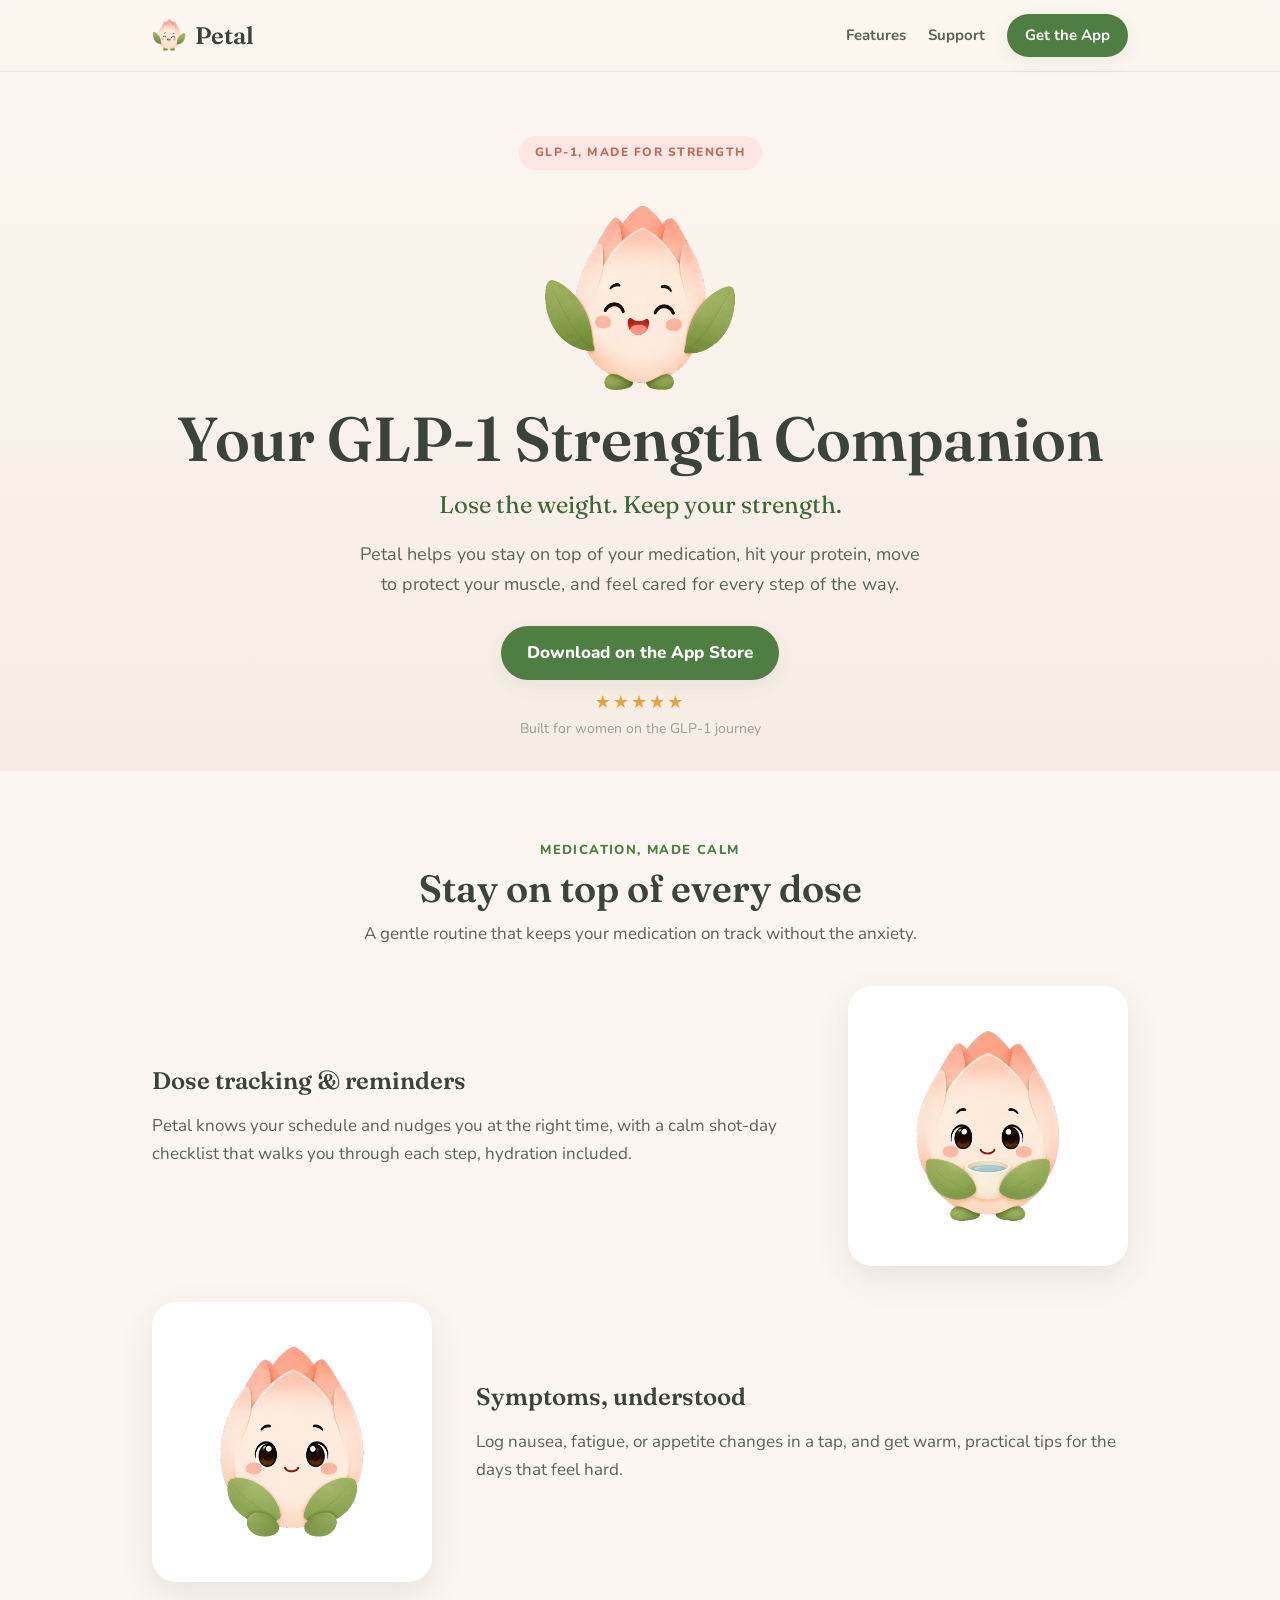
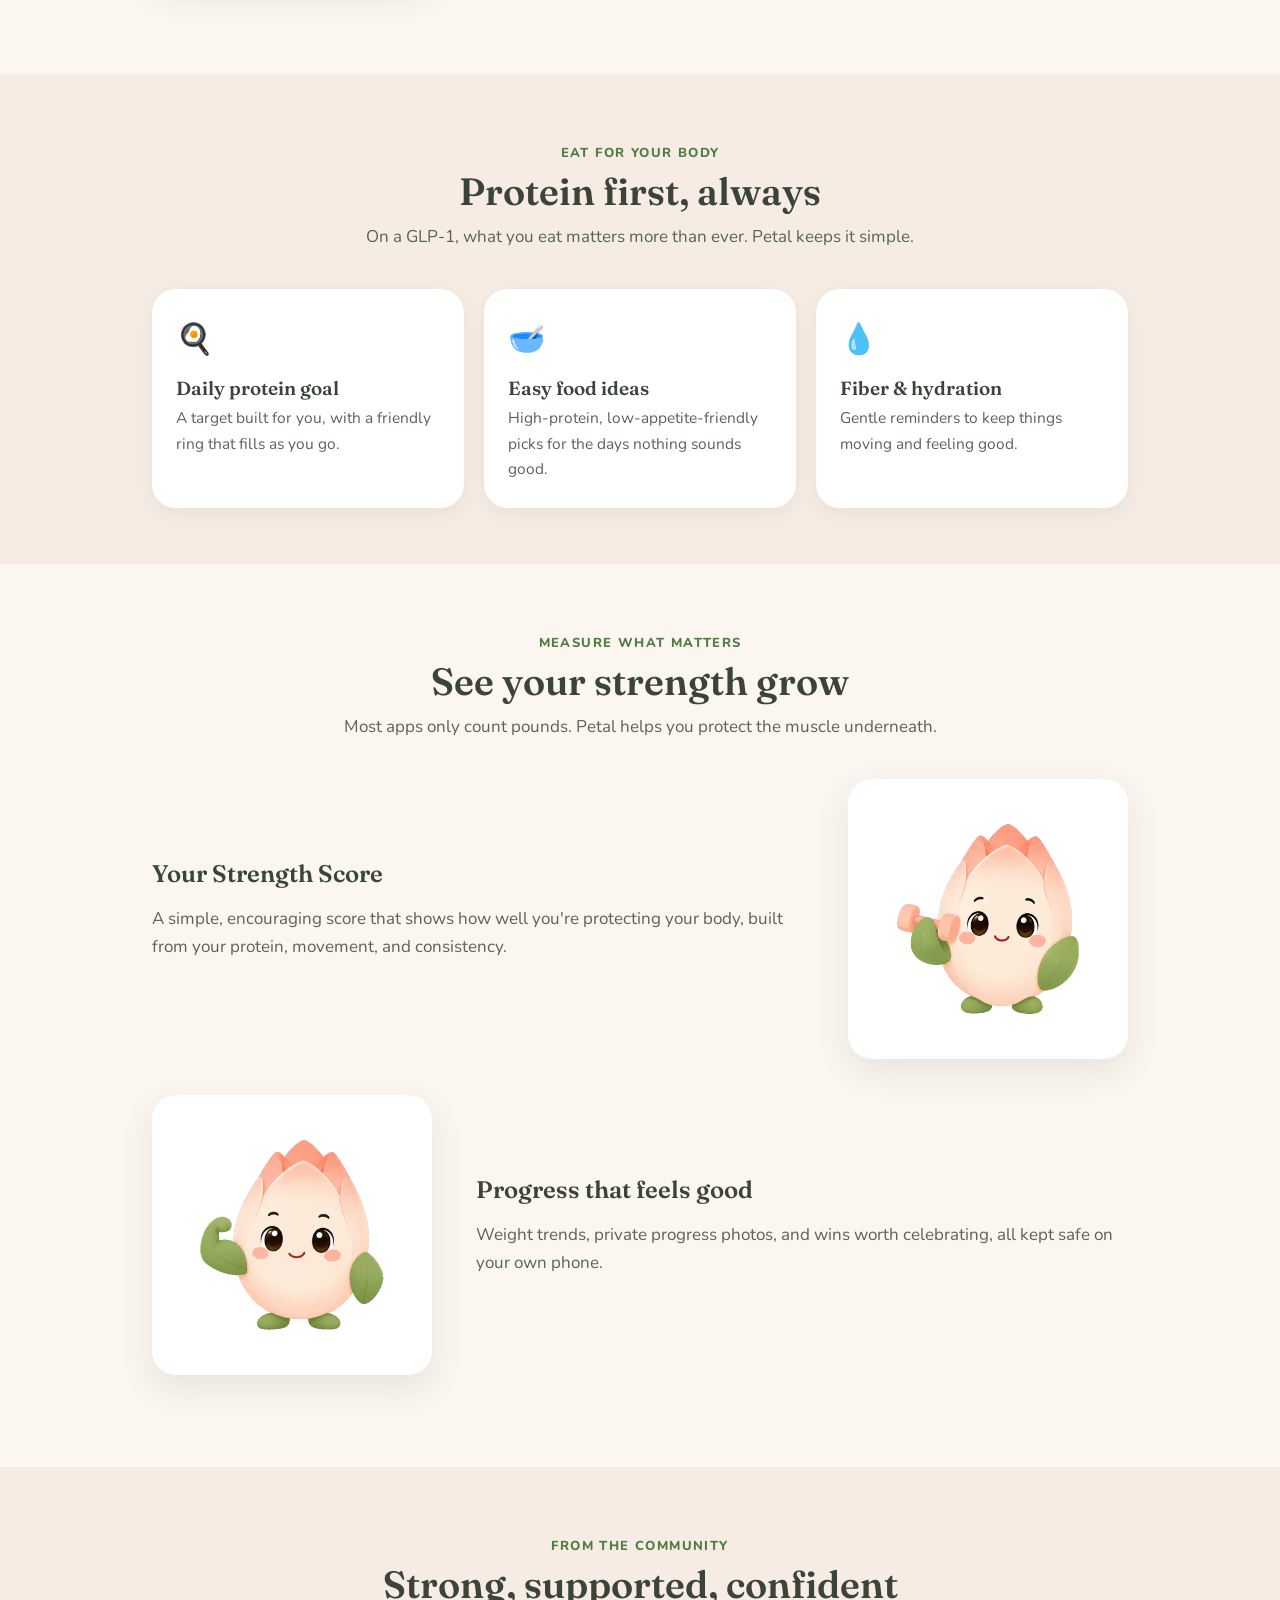
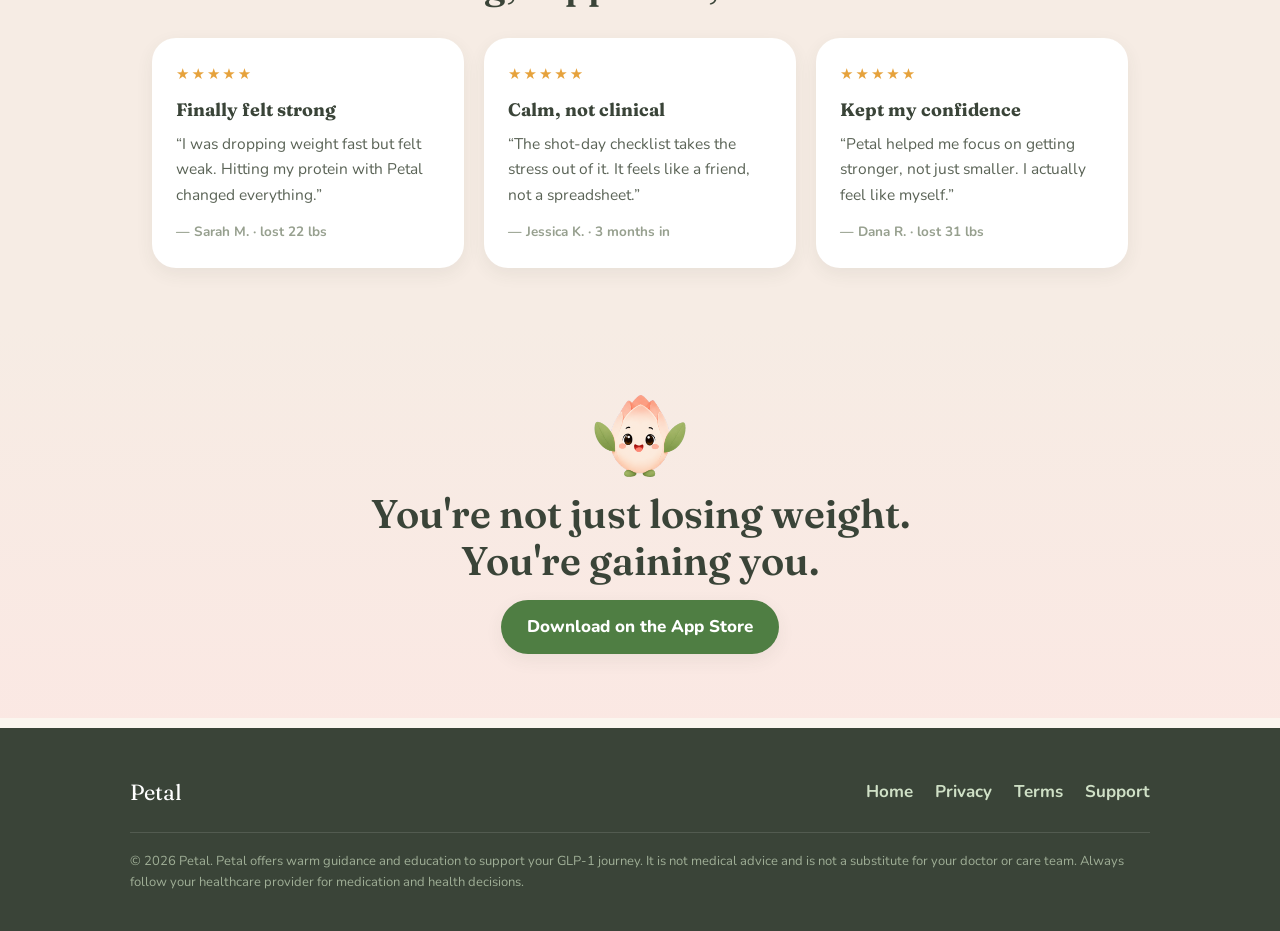
==== index.html @ 776352ce "Petal website (privacy, terms, support)" ====
<!DOCTYPE html>
<html lang="en">
<head>
  <meta charset="UTF-8" />
  <meta name="viewport" content="width=device-width, initial-scale=1.0" />
  <title>Petal — GLP-1, made for strength</title>
  <meta name="description" content="Petal is a warm GLP-1 companion that helps you protect your muscle, hit your protein, and lose weight without losing your strength or confidence." />
  <link rel="icon" type="image/png" href="assets/app-icon.png" />
  <link rel="preconnect" href="https://fonts.googleapis.com">
  <link rel="preconnect" href="https://fonts.gstatic.com" crossorigin>
  <link href="https://fonts.googleapis.com/css2?family=Fraunces:opsz,wght@9..144,500;9..144,600&family=Nunito:wght@400;700;800&display=swap" rel="stylesheet">
  <link rel="stylesheet" href="style.css" />
</head>
<body>
  <nav class="nav">
    <div class="nav-inner">
      <a class="brand" href="index.html"><img src="assets/bloom-happy.png" alt="" />Petal</a>
      <div class="links">
        <a class="hide-sm" href="#features">Features</a>
        <a class="hide-sm" href="support.html">Support</a>
        <a class="btn small" href="#download">Get the App</a>
      </div>
    </div>
  </nav>

  <!-- HERO -->
  <header class="hero">
    <span class="badge">GLP-1, Made for Strength</span>
    <img class="mascot" src="assets/bloom-happy.png" alt="Bloom, the Petal mascot" />
    <h1>Your GLP-1 Strength Companion</h1>
    <p class="sub">Lose the weight. Keep your strength.</p>
    <p class="lede">Petal helps you stay on top of your medication, hit your protein,
    move to protect your muscle, and feel cared for every step of the way.</p>
    <a class="btn" id="download" href="#">Download on the App Store</a>
    <div class="proof"><span class="stars">★★★★★</span><br />Built for women on the GLP-1 journey</div>
  </header>

  <!-- FEATURES -->
  <section class="section" id="features">
    <div class="wrap">
      <p class="kicker">Medication, made calm</p>
      <h2>Stay on top of every dose</h2>
      <p class="intro">A gentle routine that keeps your medication on track without the anxiety.</p>

      <div class="feature-row">
        <div class="art"><img src="assets/bloom-cup.png" alt="" /></div>
        <div class="text">
          <h3>Dose tracking &amp; reminders</h3>
          <p>Petal knows your schedule and nudges you at the right time, with a calm
          shot-day checklist that walks you through each step, hydration included.</p>
        </div>
      </div>

      <div class="feature-row">
        <div class="art"><img src="assets/bloom-sitting.png" alt="" /></div>
        <div class="text">
          <h3>Symptoms, understood</h3>
          <p>Log nausea, fatigue, or appetite changes in a tap, and get warm, practical
          tips for the days that feel hard.</p>
        </div>
      </div>
    </div>
  </section>

  <section class="section alt">
    <div class="wrap">
      <p class="kicker">Eat for your body</p>
      <h2>Protein first, always</h2>
      <p class="intro">On a GLP-1, what you eat matters more than ever. Petal keeps it simple.</p>
      <div class="grid3">
        <div class="tile"><div class="emoji">🍳</div><h3>Daily protein goal</h3><p>A target built for you, with a friendly ring that fills as you go.</p></div>
        <div class="tile"><div class="emoji">🥣</div><h3>Easy food ideas</h3><p>High-protein, low-appetite-friendly picks for the days nothing sounds good.</p></div>
        <div class="tile"><div class="emoji">💧</div><h3>Fiber &amp; hydration</h3><p>Gentle reminders to keep things moving and feeling good.</p></div>
      </div>
    </div>
  </section>

  <section class="section">
    <div class="wrap">
      <p class="kicker">Measure what matters</p>
      <h2>See your strength grow</h2>
      <p class="intro">Most apps only count pounds. Petal helps you protect the muscle underneath.</p>

      <div class="feature-row">
        <div class="art"><img src="assets/bloom-dumbbell.png" alt="" /></div>
        <div class="text">
          <h3>Your Strength Score</h3>
          <p>A simple, encouraging score that shows how well you're protecting your body,
          built from your protein, movement, and consistency.</p>
        </div>
      </div>

      <div class="feature-row">
        <div class="art"><img src="assets/bloom-strong.png" alt="" /></div>
        <div class="text">
          <h3>Progress that feels good</h3>
          <p>Weight trends, private progress photos, and wins worth celebrating, all kept
          safe on your own phone.</p>
        </div>
      </div>
    </div>
  </section>

  <!-- TESTIMONIALS (sample copy — replace with real reviews once you have them) -->
  <section class="section alt">
    <div class="wrap">
      <p class="kicker">From the community</p>
      <h2>Strong, supported, confident</h2>
      <div class="reviews">
        <div class="review">
          <div class="stars">★★★★★</div>
          <h4>Finally felt strong</h4>
          <p>“I was dropping weight fast but felt weak. Hitting my protein with Petal
          changed everything.”</p>
          <div class="who">— Sarah M. · lost 22 lbs</div>
        </div>
        <div class="review">
          <div class="stars">★★★★★</div>
          <h4>Calm, not clinical</h4>
          <p>“The shot-day checklist takes the stress out of it. It feels like a friend,
          not a spreadsheet.”</p>
          <div class="who">— Jessica K. · 3 months in</div>
        </div>
        <div class="review">
          <div class="stars">★★★★★</div>
          <h4>Kept my confidence</h4>
          <p>“Petal helped me focus on getting stronger, not just smaller. I actually
          feel like myself.”</p>
          <div class="who">— Dana R. · lost 31 lbs</div>
        </div>
      </div>
    </div>
  </section>

  <!-- FINAL CTA -->
  <section class="cta-band">
    <img class="mascot-sm" src="assets/bloom-cheer.png" alt="" />
    <h2>You're not just losing weight.<br />You're gaining you.</h2>
    <a class="btn" href="#">Download on the App Store</a>
  </section>

  <footer>
    <div class="f-inner">
      <div class="f-brand">Petal</div>
      <div class="f-links">
        <a href="index.html">Home</a>
        <a href="privacy.html">Privacy</a>
        <a href="terms.html">Terms</a>
        <a href="support.html">Support</a>
      </div>
      <div class="f-note">
        &copy; 2026 Petal. Petal offers warm guidance and education to support your GLP-1
        journey. It is not medical advice and is not a substitute for your doctor or care
        team. Always follow your healthcare provider for medication and health decisions.
      </div>
    </div>
  </footer>
</body>
</html>
---- style.css ----
/* Petal website — warm wellness skin, modern product-landing layout. */
:root {
  --bg: #FBF6EF;
  --bg2: #F6ECE4;
  --card: #FFFFFF;
  --moss: #3A4438;
  --body: #5A6356;
  --muted: #97A08F;
  --sage: #4F7E43;
  --sage-deep: #3F6736;
  --blush: #FCE7E3;
  --blush-text: #C06B57;
  --peach: #EBA98F;
  --line: #ECE3D8;
  --radius: 24px;
  --shadow: 0 12px 34px rgba(58, 68, 56, 0.10);
  --shadow-sm: 0 6px 18px rgba(58, 68, 56, 0.07);
}

* { box-sizing: border-box; }
html { scroll-behavior: smooth; }

body {
  margin: 0;
  background: var(--bg);
  color: var(--body);
  font-family: "Nunito", -apple-system, "Segoe UI", system-ui, sans-serif;
  line-height: 1.65;
  font-size: 17px;
  -webkit-font-smoothing: antialiased;
}

h1, h2, h3, .wordmark, .tagline {
  font-family: "Fraunces", Georgia, "Times New Roman", serif;
  color: var(--moss);
  line-height: 1.18;
  font-weight: 600;
}

a { color: var(--sage); font-weight: 700; text-decoration: none; }
a:hover { text-decoration: underline; }

.wrap { max-width: 1020px; margin: 0 auto; padding: 0 22px; }
.narrow { max-width: 760px; }

/* ---------- top nav ---------- */
.nav {
  position: sticky; top: 0; z-index: 100;
  background: rgba(251, 246, 239, 0.85);
  backdrop-filter: saturate(180%) blur(12px);
  border-bottom: 1px solid var(--line);
}
.nav-inner {
  max-width: 1020px; margin: 0 auto; padding: 14px 22px;
  display: flex; align-items: center; justify-content: space-between;
}
.nav .brand { display: flex; align-items: center; gap: 9px; font-family: "Fraunces", serif; font-size: 24px; color: var(--moss); font-weight: 600; }
.nav .brand img { width: 34px; height: 34px; }
.nav .links { display: flex; align-items: center; gap: 22px; }
.nav .links a { color: var(--body); font-size: 15px; font-weight: 700; }
.nav .links a:hover { color: var(--sage); text-decoration: none; }
@media (max-width: 620px) { .nav .links a.hide-sm { display: none; } }

/* ---------- buttons ---------- */
.btn {
  display: inline-block; background: var(--sage); color: #fff !important;
  font-weight: 800; padding: 13px 26px; border-radius: 999px;
  box-shadow: var(--shadow-sm); transition: transform .15s ease, opacity .15s ease;
}
.btn:hover { text-decoration: none; opacity: .94; transform: translateY(-1px); }
.btn.small { padding: 9px 18px; font-size: 14px; }
.btn.ghost { background: #fff; color: var(--moss) !important; border: 1px solid var(--line); }

/* ---------- hero ---------- */
.hero { text-align: center; padding: 64px 22px 30px; background: linear-gradient(180deg, var(--bg) 0%, var(--bg2) 100%); }
.badge {
  display: inline-block; background: var(--blush); color: var(--blush-text);
  font-weight: 800; letter-spacing: 1.5px; font-size: 12px; text-transform: uppercase;
  padding: 7px 16px; border-radius: 999px; margin-bottom: 20px;
}
.hero h1 { font-size: clamp(38px, 6vw, 62px); margin: 0 0 10px; }
.hero .sub { font-family: "Fraunces", serif; font-size: clamp(19px, 2.6vw, 24px); color: var(--sage-deep); margin: 0 0 16px; }
.hero p.lede { max-width: 560px; margin: 0 auto 26px; font-size: 18px; }
.mascot { width: 200px; height: 200px; object-fit: contain; margin: 8px auto 4px; display: block; animation: float 4.8s ease-in-out infinite; }
.stars { color: #E6A23C; letter-spacing: 2px; font-size: 18px; }
.proof { color: var(--muted); font-size: 14px; margin-top: 8px; }

@keyframes float { 0%,100% { transform: translateY(0); } 50% { transform: translateY(-10px); } }
@media (prefers-reduced-motion: reduce) { .mascot { animation: none; } }

/* ---------- feature sections ---------- */
.section { padding: 56px 0; }
.section.alt { background: var(--bg2); }
.section h2 { font-size: clamp(28px, 4vw, 38px); text-align: center; margin: 0 0 8px; }
.section .kicker { text-align: center; color: var(--sage); font-weight: 800; letter-spacing: 1.4px; text-transform: uppercase; font-size: 13px; margin-bottom: 6px; }
.section .intro { text-align: center; max-width: 620px; margin: 0 auto 38px; }

.feature-row { display: flex; align-items: center; gap: 44px; margin: 36px 0; }
.feature-row:nth-child(even) { flex-direction: row-reverse; }
.feature-row .art {
  flex: 0 0 280px; height: 280px; border-radius: var(--radius);
  background: var(--card); box-shadow: var(--shadow);
  display: flex; align-items: center; justify-content: center;
}
.feature-row .art img { width: 200px; height: 200px; object-fit: contain; }
.feature-row .text { flex: 1; }
.feature-row .text h3 { font-size: 24px; margin: 0 0 10px; }
@media (max-width: 760px) {
  .feature-row, .feature-row:nth-child(even) { flex-direction: column; text-align: center; gap: 20px; }
  .feature-row .art { flex-basis: auto; width: 220px; height: 220px; margin: 0 auto; }
}

/* ---------- 3-up cards ---------- */
.grid3 { display: grid; grid-template-columns: repeat(3, 1fr); gap: 20px; margin-top: 30px; }
@media (max-width: 760px) { .grid3 { grid-template-columns: 1fr; } }
.tile { background: var(--card); border-radius: var(--radius); box-shadow: var(--shadow-sm); padding: 26px 24px; }
.tile .emoji { font-size: 30px; }
.tile h3 { font-size: 19px; margin: 12px 0 6px; }
.tile p { margin: 0; font-size: 15.5px; }

/* ---------- testimonials ---------- */
.reviews { display: grid; grid-template-columns: repeat(3, 1fr); gap: 20px; margin-top: 30px; }
@media (max-width: 760px) { .reviews { grid-template-columns: 1fr; } }
.review { background: var(--card); border-radius: var(--radius); box-shadow: var(--shadow-sm); padding: 24px; }
.review .stars { font-size: 15px; }
.review h4 { font-family: "Fraunces", serif; color: var(--moss); margin: 8px 0 6px; font-size: 18px; }
.review p { margin: 0 0 14px; font-size: 15.5px; }
.review .who { color: var(--muted); font-size: 13.5px; font-weight: 700; }

/* ---------- final CTA ---------- */
.cta-band { text-align: center; padding: 64px 22px; background: linear-gradient(180deg, var(--bg2) 0%, var(--blush) 130%); }
.cta-band h2 { font-size: clamp(28px, 4vw, 40px); margin: 0 0 16px; }

/* ---------- legal / doc pages ---------- */
.doc { padding: 48px 0 30px; }
.doc h1 { font-size: 38px; margin: 6px 0 4px; }
.doc h2 { font-size: 22px; margin: 32px 0 8px; }
.doc .meta { color: var(--muted); font-size: 14px; }
.doc ul { padding-left: 22px; }
.doc li { margin: 7px 0; }
.disclaimer { background: var(--blush); border-radius: var(--radius); padding: 18px 22px; color: var(--blush-text); font-size: 15px; }
.card { background: var(--card); border-radius: var(--radius); box-shadow: var(--shadow-sm); padding: 24px 26px; margin: 16px 0; }
.lead { font-size: 19px; color: var(--moss); }
.mascot-sm { width: 96px; height: 96px; object-fit: contain; display: block; margin: 0 auto 6px; }

/* ---------- footer ---------- */
footer { background: var(--moss); color: #D9E0D2; padding: 46px 22px 38px; margin-top: 10px; }
footer .f-inner { max-width: 1020px; margin: 0 auto; display: flex; flex-wrap: wrap; justify-content: space-between; gap: 22px; align-items: center; }
footer .f-brand { font-family: "Fraunces", serif; font-size: 22px; color: #fff; }
footer a { color: #CFE0C6; font-weight: 700; }
footer a:hover { color: #fff; }
footer .f-links { display: flex; gap: 22px; flex-wrap: wrap; }
footer .f-note { width: 100%; color: #9FAE96; font-size: 13px; line-height: 1.6; border-top: 1px solid rgba(255,255,255,.12); padding-top: 18px; }
.center { text-align: center; }
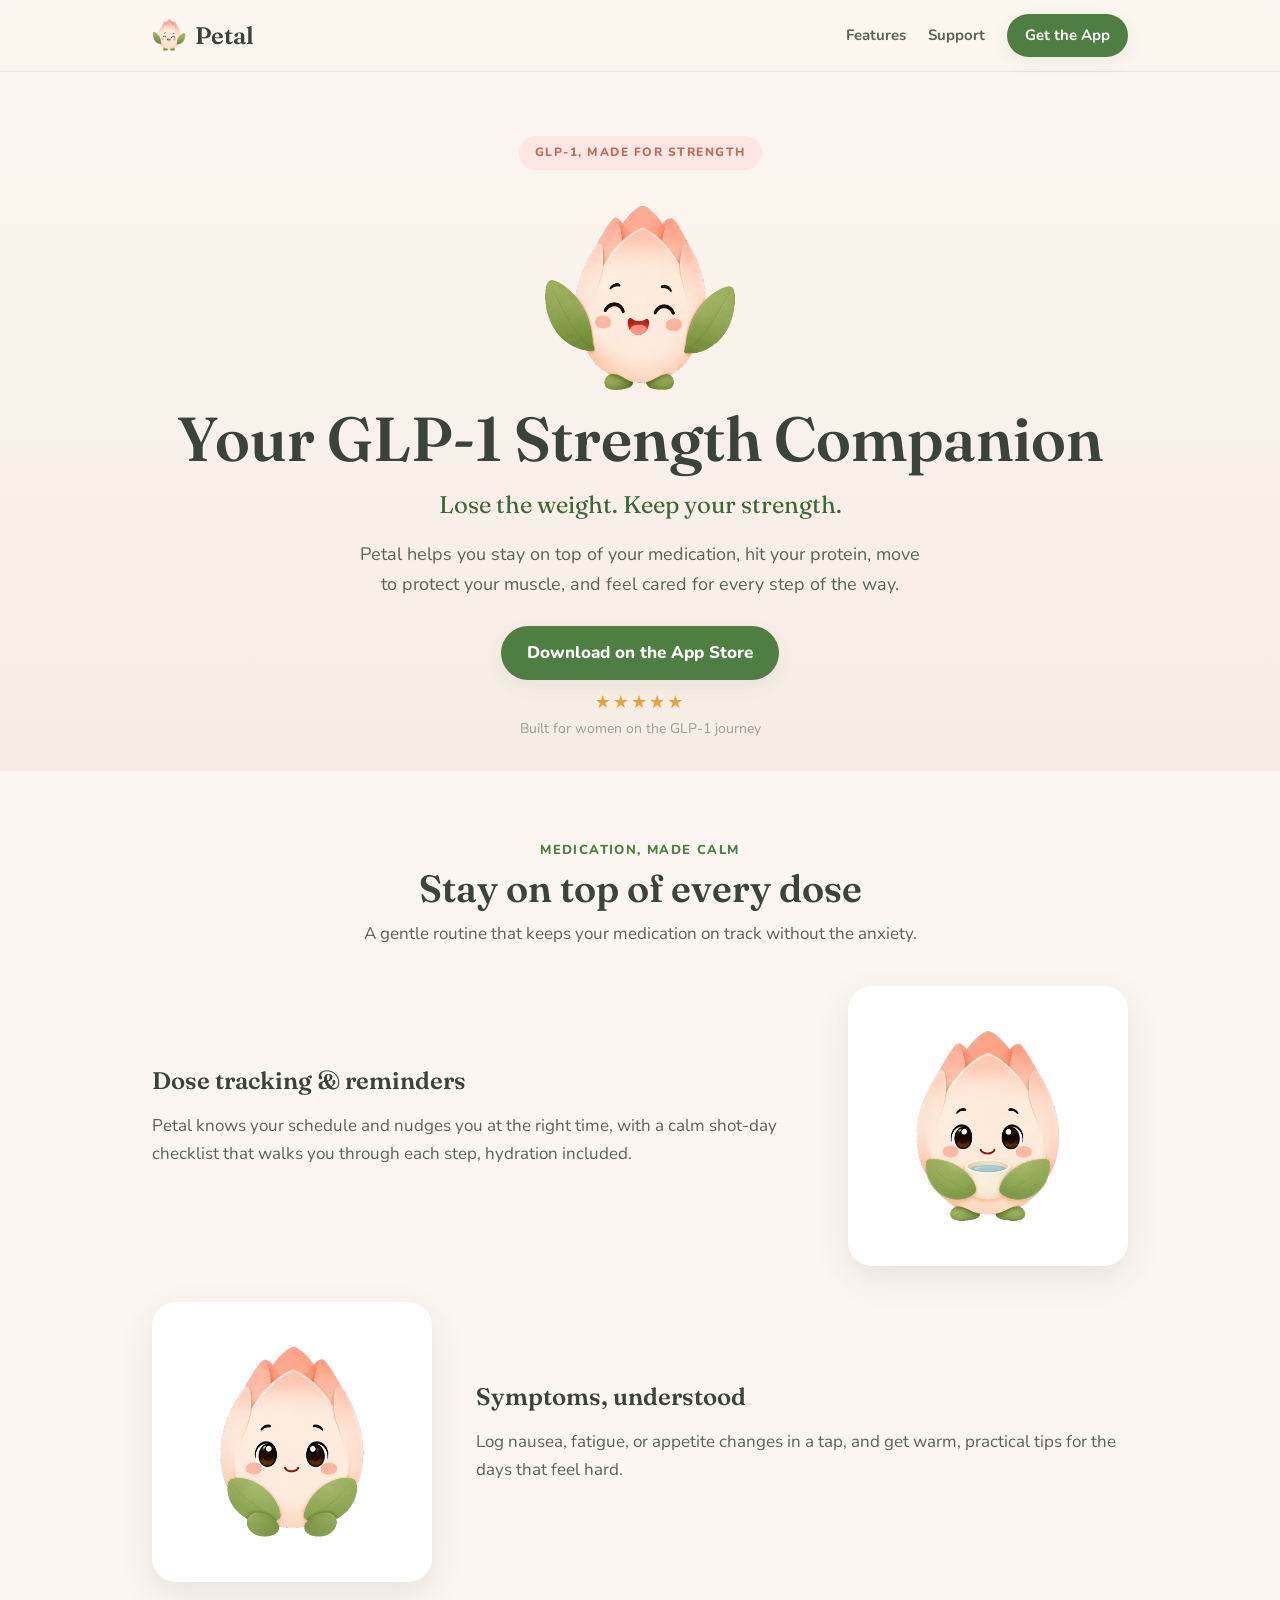
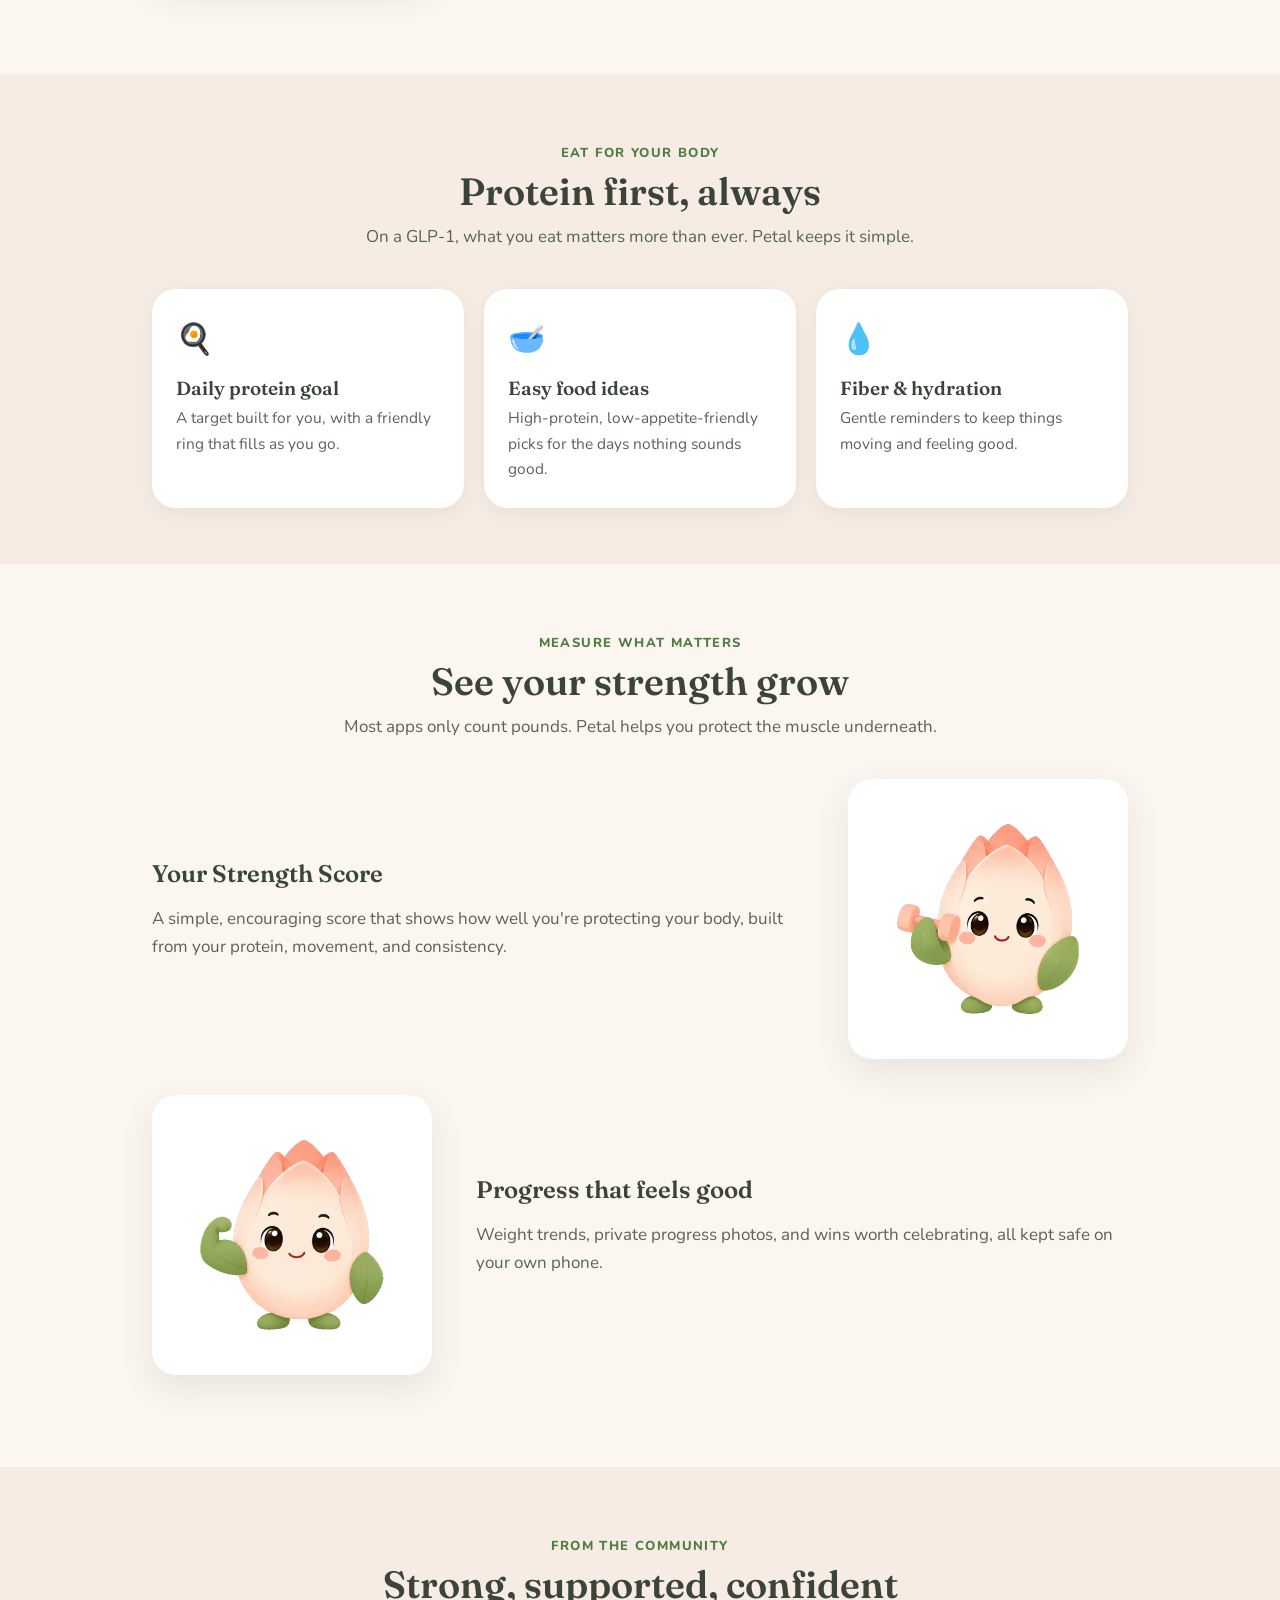
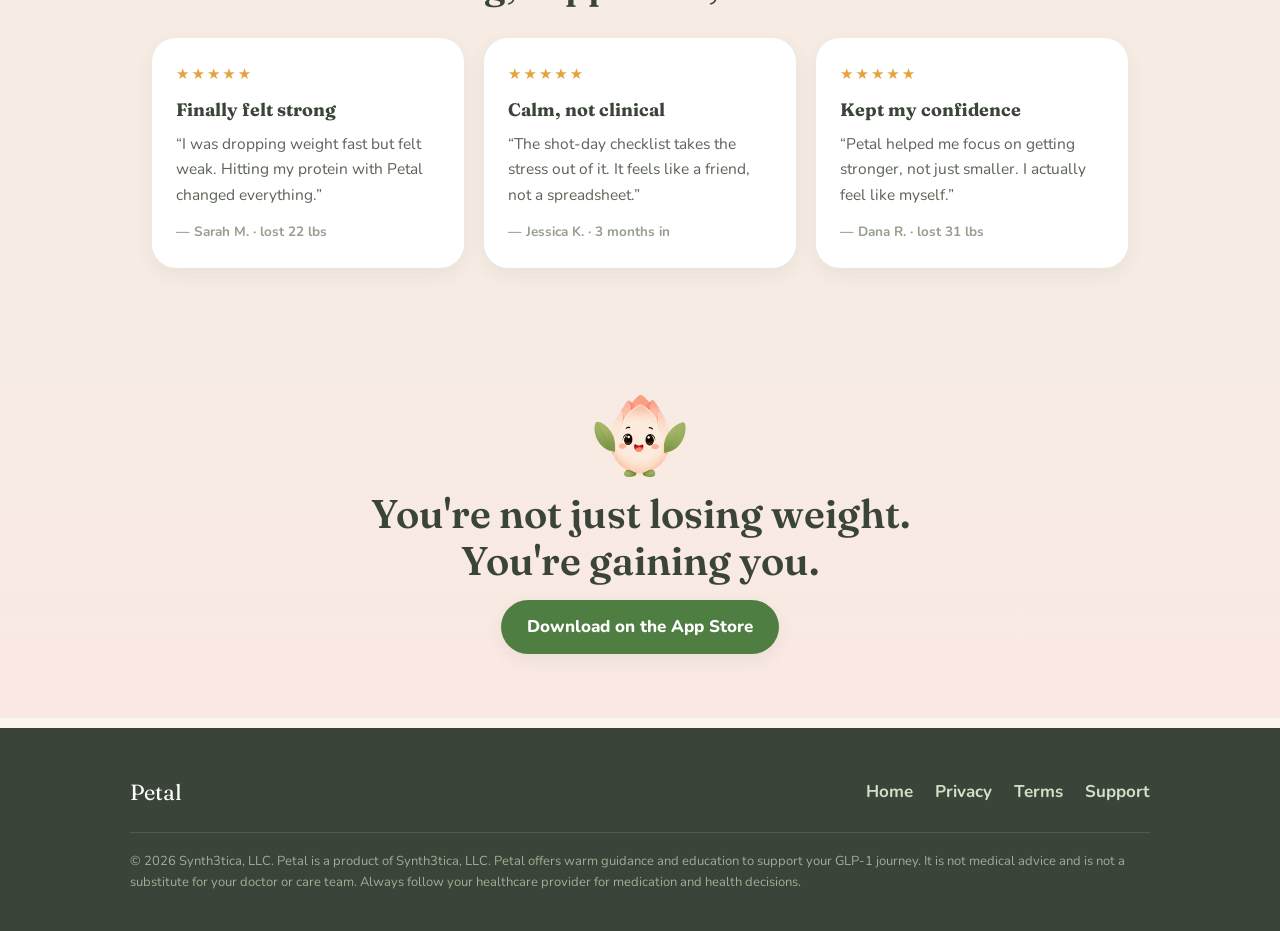
==== commit f9baa3e8: "Add Synth3tica, LLC to site footers Co-Authored-By: Claude Fable 5 <noreply@anthropic.com>" ====
--- a/index.html
+++ b/index.html
@@ -149,7 +149,7 @@
         <a href="support.html">Support</a>
       </div>
       <div class="f-note">
-        &copy; 2026 Petal. Petal offers warm guidance and education to support your GLP-1
+        &copy; 2026 Synth3tica, LLC. Petal is a product of Synth3tica, LLC. Petal offers warm guidance and education to support your GLP-1
         journey. It is not medical advice and is not a substitute for your doctor or care
         team. Always follow your healthcare provider for medication and health decisions.
       </div>
